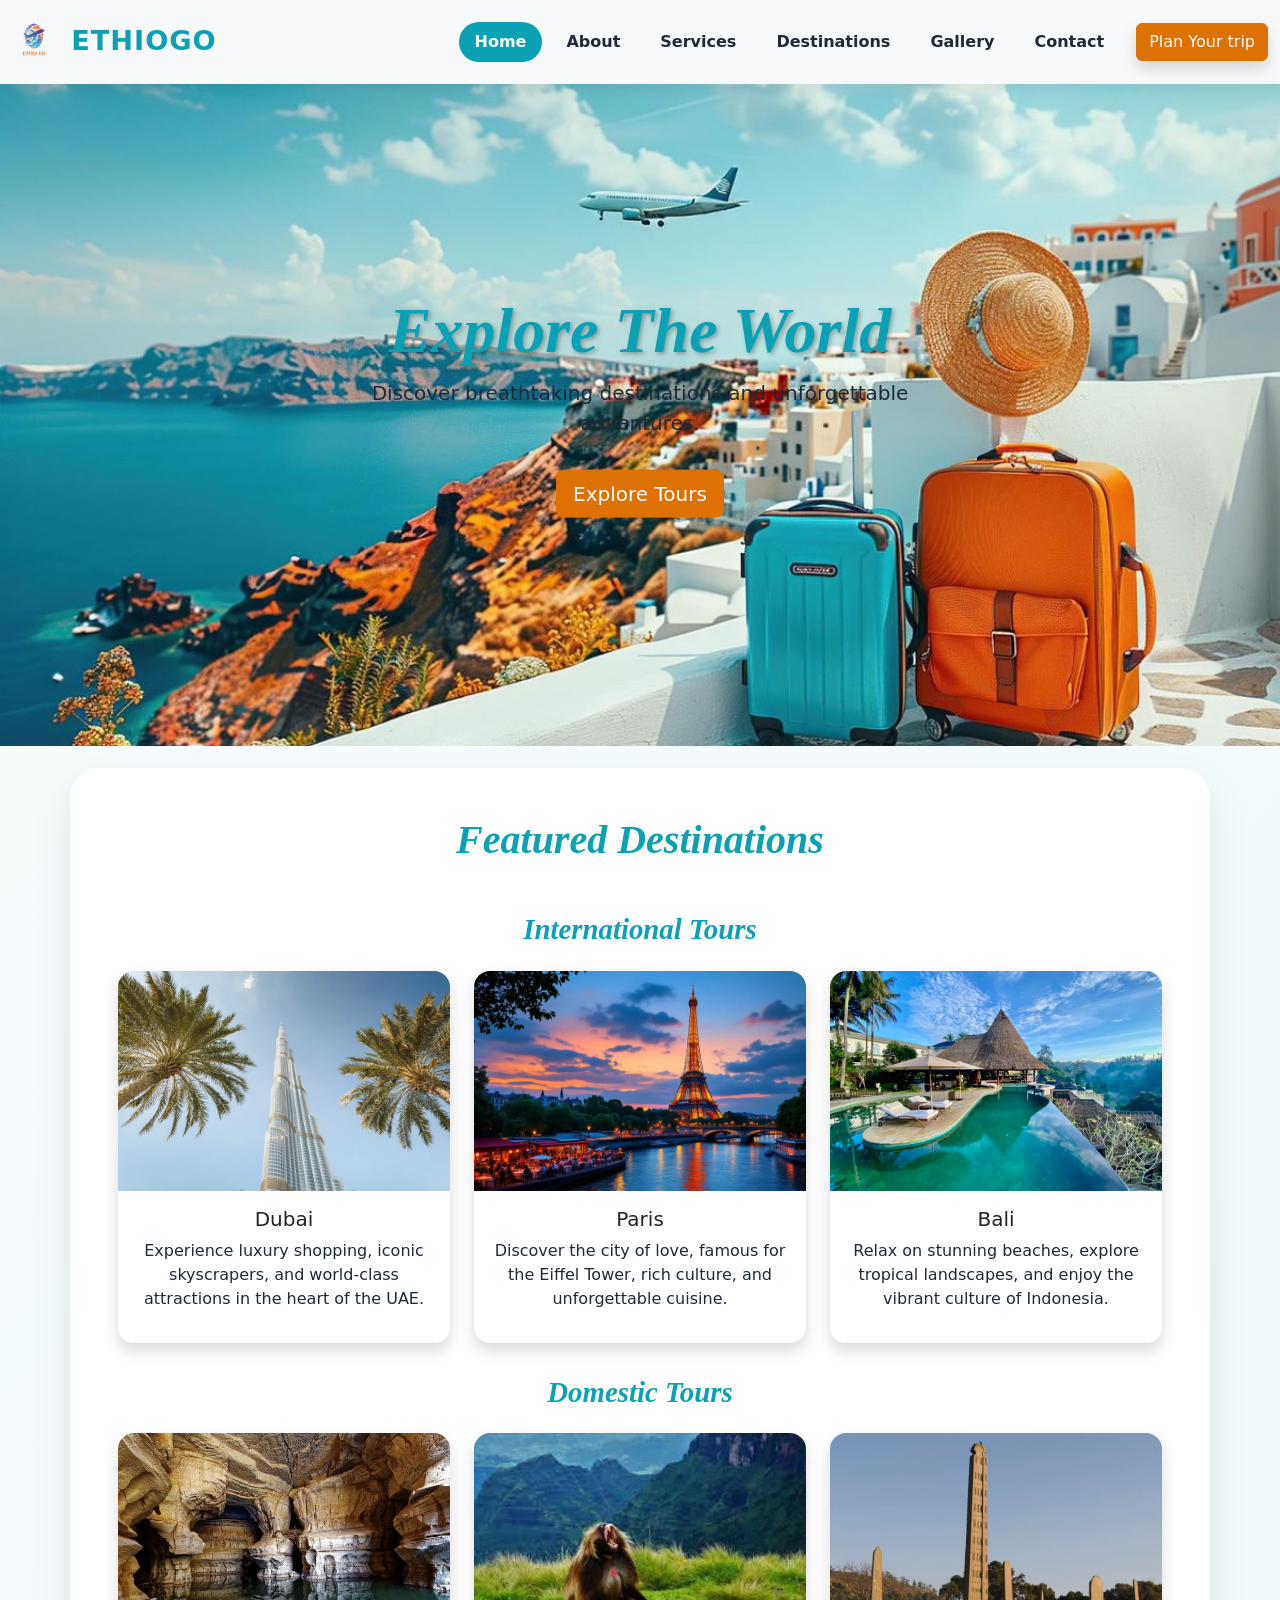
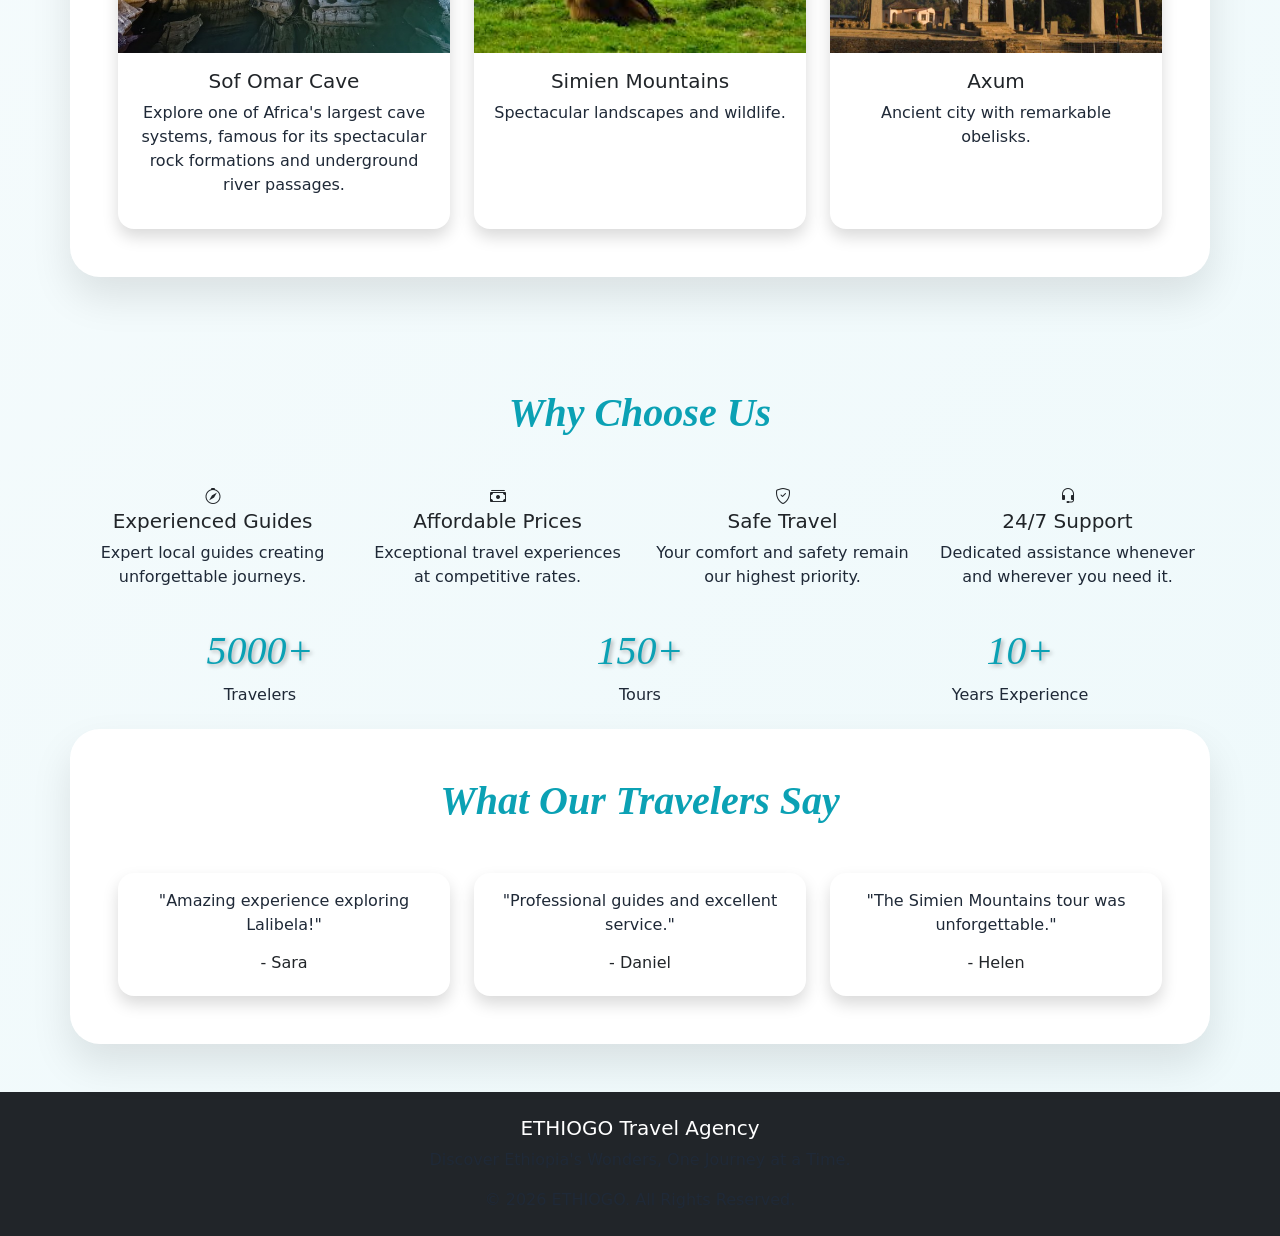
==== index.html @ 0ce54eaf "first commit" ====
<!DOCTYPE html>
<html lang="en">
<head>
    <meta charset="UTF-8">
    <meta name="viewport" content="width=device-width, initial-scale=1.0">
    <title>travel agency</title>
  
<link href="https://cdn.jsdelivr.net/npm/bootstrap@5.3.8/dist/css/bootstrap.min.css" rel="stylesheet" integrity="sha384-sRIl4kxILFvY47J16cr9ZwB07vP4J8+LH7qKQnuqkuIAvNWLzeN8tE5YBujZqJLB" crossorigin="anonymous">
<link rel="stylesheet"
href="https://cdn.jsdelivr.net/npm/bootstrap-icons@1.11.3/font/bootstrap-icons.min.css">
<script src="https://cdn.jsdelivr.net/npm/bootstrap@5.3.8/dist/js/bootstrap.bundle.min.js" integrity="sha384-FKyoEForCGlyvwx9Hj09JcYn3nv7wiPVlz7YYwJrWVcXK/BmnVDxM+D2scQbITxI" crossorigin="anonymous"></script></head>
  <link rel="stylesheet" href="./css/style.css">

    <link rel="stylesheet" href="./css/responsivness.css">

<body>
<nav class="navbar navbar-expand-lg fixed-top bg-light">
  <div class="container-fluid">

    <a class="navbar-brand fw-bold" href="#">
      <img src="./Images/logo.jpg" width="50">
      ETHIOGO
    </a>

    <!-- Toggle -->
    <button class="navbar-toggler" type="button"
      data-bs-toggle="offcanvas"
      data-bs-target="#offcanvasNavbar"
      aria-controls="offcanvasNavbar">
      <span class="navbar-toggler-icon"></span>
    </button>

    <!-- Offcanvas -->
    <div class="offcanvas offcanvas-end" tabindex="-1" id="offcanvasNavbar">

      <div class="offcanvas-header">
        <h5 class="offcanvas-title">Menu</h5>
        <button type="button" class="btn-close"
          data-bs-dismiss="offcanvas"></button>
      </div>

      <!-- Body -->
      <div class="offcanvas-body d-flex flex-column flex-lg-row ms-auto">

        <ul class="navbar-nav flex-grow-1 pe-3">
          <li class="nav-item"><a class="nav-link active" href="index.html">Home</a></li>
          <li class="nav-item"><a class="nav-link" href="about.html">About</a></li>
          <li class="nav-item"><a class="nav-link" href="services.html">Services</a></li>
          <li class="nav-item"><a class="nav-link" href="destinations.html">Destinations</a></li>
          <li class="nav-item"><a class="nav-link" href="gallery.html">Gallery</a></li>
          <li class="nav-item"><a class="nav-link" href="contact.html">Contact</a></li>
        </ul>

        <a href="contact.html" class="btn btn-warning shadow">
          Plan Your trip
        </a>

      </div>
    </div>

  </div>
</nav>



<section class="hero">
 <div class="hero-slider">

        <div class="hero-slide"></div>
        <div class="hero-slide"></div>
        <div class="hero-slide"></div>
          <div class="hero-slide"></div>

    </div >
        <div class="hero-content">
            <h1 class="display-3 fw-bold">
            Explore The World
        </h1>

        <p class="lead">
            Discover breathtaking destinations and unforgettable adventures.
        </p>

        <a href="destinations.html"
            class="btn btn-warning btn-lg mt-3">
            Explore Tours
        </a>
        </div>

    </div>

</section>

<section class="py-5">

    <div class="container">
        <h2 class="text-center mb-5">Featured Destinations</h2>

        <h3 class="mt-5 mb-4">International Tours</h3>
        <!-- row of 3 cards -->
        <div class="row g-4">

            <div class="col-md-4">
                <div class="card h-100 shadow">
                    <img src="./Images/dubai.jpg" class="card-img-top" alt="Dubai">
                    <div class="card-body">
                        <h5>Dubai</h5>
                        <p>
                            Experience luxury shopping, iconic skyscrapers,
                            and world-class attractions in the heart of the UAE.
                        </p>
                    </div>
                </div>
            </div>

            <div class="col-md-4">
                <div class="card h-100 shadow">
                    <img src="./Images/paris.jpg" class="card-img-top" alt="Paris">
                    <div class="card-body">
                        <h5>Paris</h5>
                        <p>
                            Discover the city of love, famous for the Eiffel Tower,
                            rich culture, and unforgettable cuisine.
                        </p>
                    </div>
                </div>
            </div>

            <div class="col-md-4">
                <div class="card h-100 shadow">
                    <img src="./Images/bali.jpeg" class="card-img-top" alt="Bali">
                    <div class="card-body">
                        <h5>Bali</h5>
                        <p>
                            Relax on stunning beaches, explore tropical landscapes,
                            and enjoy the vibrant culture of Indonesia.
                        </p>
                    </div>
                </div>
            </div>
        </div>

        <h3 class="mb-4">Domestic Tours</h3>
        <div class="row g-4">

               <div class="col-md-4 destination-card"
     data-category="nature">

    <div class="card h-100 shadow">

        <img src="./Images/sof-omer-cave.jpg"
             class="card-img-top"
             alt="Sof Omar Cave">
        <div class="card-body">
            <h5>Sof Omar Cave</h5>
            <p>
                Explore one of Africa's largest cave systems,
                famous for its spectacular rock formations and
                underground river passages.
            </p>

        </div>

    </div>

</div>


            <div class="col-md-4">
                <div class="card h-100 shadow">
                    <img src="./Images/simien mountains.jpg" class="card-img-top" alt="Simien Mountains">
                    <div class="card-body">
                        <h5>Simien Mountains</h5>
                        <p>
                            Spectacular landscapes and wildlife.
                        </p>
                    </div>
                </div>
            </div>

            <div class="col-md-4">
                <div class="card h-100 shadow">
                    <img src="./Images/Axum.jpg" class="card-img-top" alt="Axum">
                    <div class="card-body">
                        <h5>Axum</h5>
                        <p>
                            Ancient city with remarkable obelisks.
                        </p>
                    </div>
                </div>
            </div>

        </div>

    </div>

</section>

<section class="why-us">

    <div class="container">

        <h2 class="text-center mb-5">
            Why Choose Us
        </h2>

        <div class="row g-4">

            <div class="col-md-3">

                <div class="feature-card">

                    <div class="feature-icon">
                        <i class="bi bi-compass"></i>
                    </div>

                    <h5>Experienced Guides</h5>

                    <p>
                        Expert local guides creating unforgettable journeys.
                    </p>

                </div>

            </div>

            <div class="col-md-3">

                <div class="feature-card">

                    <div class="feature-icon">
                        <i class="bi bi-cash-stack"></i>
                    </div>

                    <h5>Affordable Prices</h5>

                    <p>
                        Exceptional travel experiences at competitive rates.
                    </p>

                </div>

            </div>

            <div class="col-md-3">

                <div class="feature-card">

                    <div class="feature-icon">
                        <i class="bi bi-shield-check"></i>
                    </div>

                    <h5>Safe Travel</h5>

                    <p>
                        Your comfort and safety remain our highest priority.
                    </p>

                </div>

            </div>

            <div class="col-md-3">

                <div class="feature-card">

                    <div class="feature-icon">
                        <i class="bi bi-headset"></i>
                    </div>

                    <h5>24/7 Support</h5>

                    <p>
                        Dedicated assistance whenever and wherever you need it.
                    </p>

                </div>

            </div>

        </div>

    </div>

</section>



    <div class="container py-5 text-white">

        <div class="row text-center">

            <div class="col-md-4">
                <h1>5000+</h1>
                <p>Travelers</p>
            </div>

            <div class="col-md-4">
                <h1>150+</h1>
                <p>Tours</p>
            </div>

            <div class="col-md-4">
                <h1>10+</h1>
                <p>Years Experience</p>
            </div>

        </div>

    </div>



<section class="py-5">

    <div class="container">

        <h2 class="text-center mb-5">
            What Our Travelers Say
        </h2>

        <div class="row g-4">

            <div class="col-md-4">
                <div class="card shadow">
                    <div class="card-body">
                        <p>
                            "Amazing experience exploring Lalibela!"
                        </p>
                        <h6>- Sara</h6>
                    </div>
                </div>
            </div>

            <div class="col-md-4">
                <div class="card shadow">
                    <div class="card-body">
                        <p>
                            "Professional guides and excellent service."
                        </p>
                        <h6>- Daniel</h6>
                    </div>
                </div>
            </div>

            <div class="col-md-4">
                <div class="card shadow">
                    <div class="card-body">
                        <p>
                            "The Simien Mountains tour was unforgettable."
                        </p>
                        <h6>- Helen</h6>
                    </div>
                </div>
            </div>

        </div>

    </div>

</section>

<footer class="bg-dark text-white py-4">

    <div class="container text-center">

        <h5>ETHIOGO Travel Agency</h5>

        <p>
            Discover Ethiopia's Wonders, One Journey at a Time.
        </p>

        <p class="mb-0">
            © 2026 ETHIOGO. All Rights Reserved.
        </p>

    </div>

</footer>

</body>
</html>
---- css/style.css ----
:root {
    --primary: #0ba1b4;
    --secondary: #de7104;
    --light: #FFF8F0;
    --dark: #1F2937;
    --text: #475569;
    --white: #FFFFFF;
}

/* =========================
   BASE
========================= */

body {
    background: linear-gradient(135deg, #f8fcfd 0%, #eef9fb 100%);
    font-family: 'Segoe UI', system-ui, -apple-system, sans-serif;
}

/* =========================
   NAVBAR
========================= */

.navbar {
    background: rgba(255,255,255,.97);
    backdrop-filter: blur(10px);
    box-shadow: 0 2px 15px rgba(0,0,0,.08);
    padding: .8rem 0;
}

/* Brand */
.navbar-brand {
    display: flex;
    align-items: center;
    gap: .7rem;
    font-size: 1.7rem;
    font-weight: 700;
    letter-spacing: 1px;
    color: var(--primary) !important;
}

.navbar-brand img {
    width: 48px;
    height: 48px;
    object-fit: cover;
    border-radius: 50%;
}

/* Nav links */
.navbar-nav {
    gap: .5rem;
}

.nav-link {
    color: var(--dark) !important;
    font-weight: 600;
    padding: .5rem 1rem !important;
    border-radius: 20px;
    transition: .3s ease;
}

.nav-link:hover {
    color: var(--primary) !important;
    background: rgba(11,161,180,.08);
}

.nav-link.active {
    background: var(--primary);
    color: white !important;
}

/* =========================
   TOGGLER (FIXED AREA)
========================= */

.navbar-toggler {
    border: none;
}

.navbar-toggler:focus {
    box-shadow: none;
}

.offcanvas {
    width: 250px;
    background:rgb(229, 244, 249);
    height: 70vh;
}

.offcanvas-header {
    border-bottom: 1px solid rgba(0,0,0,.08);
}

.offcanvas-title {
    color: var(--primary);
    font-weight: 700;
}

.offcanvas-body {
    display: flex;
    flex-direction: column;
    justify-content: center;   
    align-items: center;      
    height: 100%;
    text-align: center;
}

/* =========================
   HERO SECTION
========================= */

.hero {
    height: 90vh;
    min-height: 700px;
    position: relative;
    overflow: hidden;
}

.hero-slider {
    display: flex;
    width: 400%;
    height: 100%;
    animation: slideHero 15s infinite;
}

.hero-slide {
    width: 100%;
    height: 100%;
    background-size: cover;
    background-position: center;
}

.hero-content {
    position: absolute;
    top: 50%;
    left: 50%;
    transform: translate(-50%,-50%);
    z-index: 2;
    text-align: center;
    color: white;
}
.hero-slide:nth-child(1){
    background-image:url('../Images/heroimage.jpg');
}

.hero-slide:nth-child(2){
    background-image:url('../Images/heroimage2.jpg');
}

.hero-slide:nth-child(3){
    background-image:url('../Images/heroimage3.jpg');
}

.hero-slide:nth-child(4){
    background-image:url('../Images/heroimage.jpg');
}

/* Slider animation */
@keyframes slideHero {
    0%,20% { transform: translateX(0); }
    25%,45% { transform: translateX(-25%); }
    50%,70% { transform: translateX(-50%); }
    75%,95% { transform: translateX(-75%); }
    100% { transform: translateX(-75%); }
}

/* =========================
   TYPOGRAPHY
========================= */

h1 {
    animation: fadeInUp 1s ease;
    text-shadow: 2px 2px 4px rgba(0,0,0,0.3);
    font-family: 'Times New Roman', serif;
    font-style: italic;
    color: var(--primary);
}

p {
    animation: fadeInUp 1s ease 0.2s;
    animation-fill-mode: both;
    color: var(--dark);
}

@keyframes fadeInUp {
    from { opacity: 0; transform: translateY(30px); }
    to { opacity: 1; transform: translateY(0); }
}

/* =========================
   SECTIONS
========================= */

section {
    padding: 4rem 0;
    text-align: center;
}

h2 {
    font-size: 2.5rem;
    font-weight: 700;
    color: var(--primary);
    margin-bottom: 2rem;
    font-family: 'Times New Roman', serif;
    font-style: italic;
}

h3 {
    font-size: 1.8rem;
    font-weight: 600;
    color: var(--primary);
    margin: 2rem 0 1.5rem;
    font-family: 'Georgia', serif;
    font-style: italic;
}

/* =========================
   CARDS
========================= */

.card {
    border: none;
    border-radius: 1rem;
    overflow: hidden;
    background: white;
    transition: .2s ease;
    box-shadow: 0 4px 12px rgba(0,0,0,0.08);
}

.card:hover {
    transform: translateY(-5px);
    box-shadow: 0 12px 24px rgba(0,0,0,0.12);
}

.card-img-top {
    height: 220px;
    object-fit: cover;
}

/* =========================
   ABOUT / SERVICES
========================= */

.about-banner,
.services-banner {
    height: 80vh;
    min-height: 500px;
    background-size: cover;
    background-position: center;
    background-attachment: fixed;
    display: flex;
    align-items: center;
    justify-content: center;
}
.about-banner {
    background-image: url('../Images/about-banner.jpg');
}

.services-banner {
    background-image: url('../Images/services.jpg');
}
.contact-banner{
    background-image: url('../Images/contact.jpg');
}
/* overlap section fix */
.py-5 {
    margin-top: -90px;
    position: relative;
    z-index: 2;
}

.py-5 .container {
    background: var(--white);
    border-radius: 30px;
    padding: 3rem;
    box-shadow: 0 20px 40px rgba(0,0,0,0.1);
}

/* =========================
   TOUR LIST
========================= */

.tour-list {
    list-style: none;
    display: grid;
    grid-template-columns: repeat(auto-fit, minmax(200px, 1fr));
    gap: 1rem;
    padding: 0;
}

.tour-list li {
    background: white;
    padding: 1rem 1.5rem;
    border-radius: 10px;
    font-weight: 500;
    box-shadow: 0 2px 8px rgba(0,0,0,0.05);
    transition: .3s;
}

.tour-list li:hover {
    background: var(--primary);
    color: white;
}

/* =========================
   BUTTONS
========================= */

.btn-warning {
    background: var(--secondary);
    border-color: var(--secondary);
    color: white;
}

.btn-warning:hover {
    background: #d66700;
}

/* =========================
   DESTINATION TEXT
========================= */

.destination-text {
    max-width: 850px;
    margin: auto;
    font-size: 1.25rem;
    line-height: 2;
    font-style: italic;
    position: relative;
    color: #0f8695;
}

.destination-text::before,
.destination-text::after {
    font-size: 6rem;
    position: absolute;
    opacity: .15;
}

/* =========================
   CAROUSEL / GALLERY
========================= */
.carousel{
     max-width: 1000px; 
     margin: 0 auto;
     } 
.carousel-item img{
     height: 500px; 
     object-fit: cover; 
     border-radius: 25px; 
    }
 .gallery-img{
     width:100%; height:300px; 
     object-fit:cover; 
     border-radius:20px; 
     cursor:pointer; 
     transition:.4s;
     } 
 .gallery-img:hover{ 
    transform:scale(1.05); 
    box-shadow:0 15px 30px rgba(0,0,0,.2);
 }

/* =========================
   CONTACT
========================= */

.contact-banner {
    min-height: 600px;
    background-position: center;
    background-attachment: fixed;
    display: flex;
    align-items: center;
    justify-content: center;
}

.form-control,
.form-select {
    border-radius: 12px;
}

.btn-primary {
    background: #13A0B2;
    border: none;
}

.btn-primary:hover {
    background: #0f8695;
}
---- css/responsivness.css ----
@media (max-width: 768px) {
    section {
        padding: 2rem 0;
    }
    
    h2.text-center {
        font-size: 2rem;
    }
    
    h3 {
        font-size: 1.5rem;
    }
    
    .card-img-top {
        height: 180px;
    }
    
    .card-body {
        padding: 1.25rem;
    }
}

/* Responsive for about page*/
@media (max-width: 768px) {
    .about-banner {
        height: 60vh;
        min-height: 400px;
    }
    
    .py-5 {
        margin-top: -40px;
    }
    
    .py-5 .container {
        padding: 1.5rem;
        border-radius: 20px;
    }
}
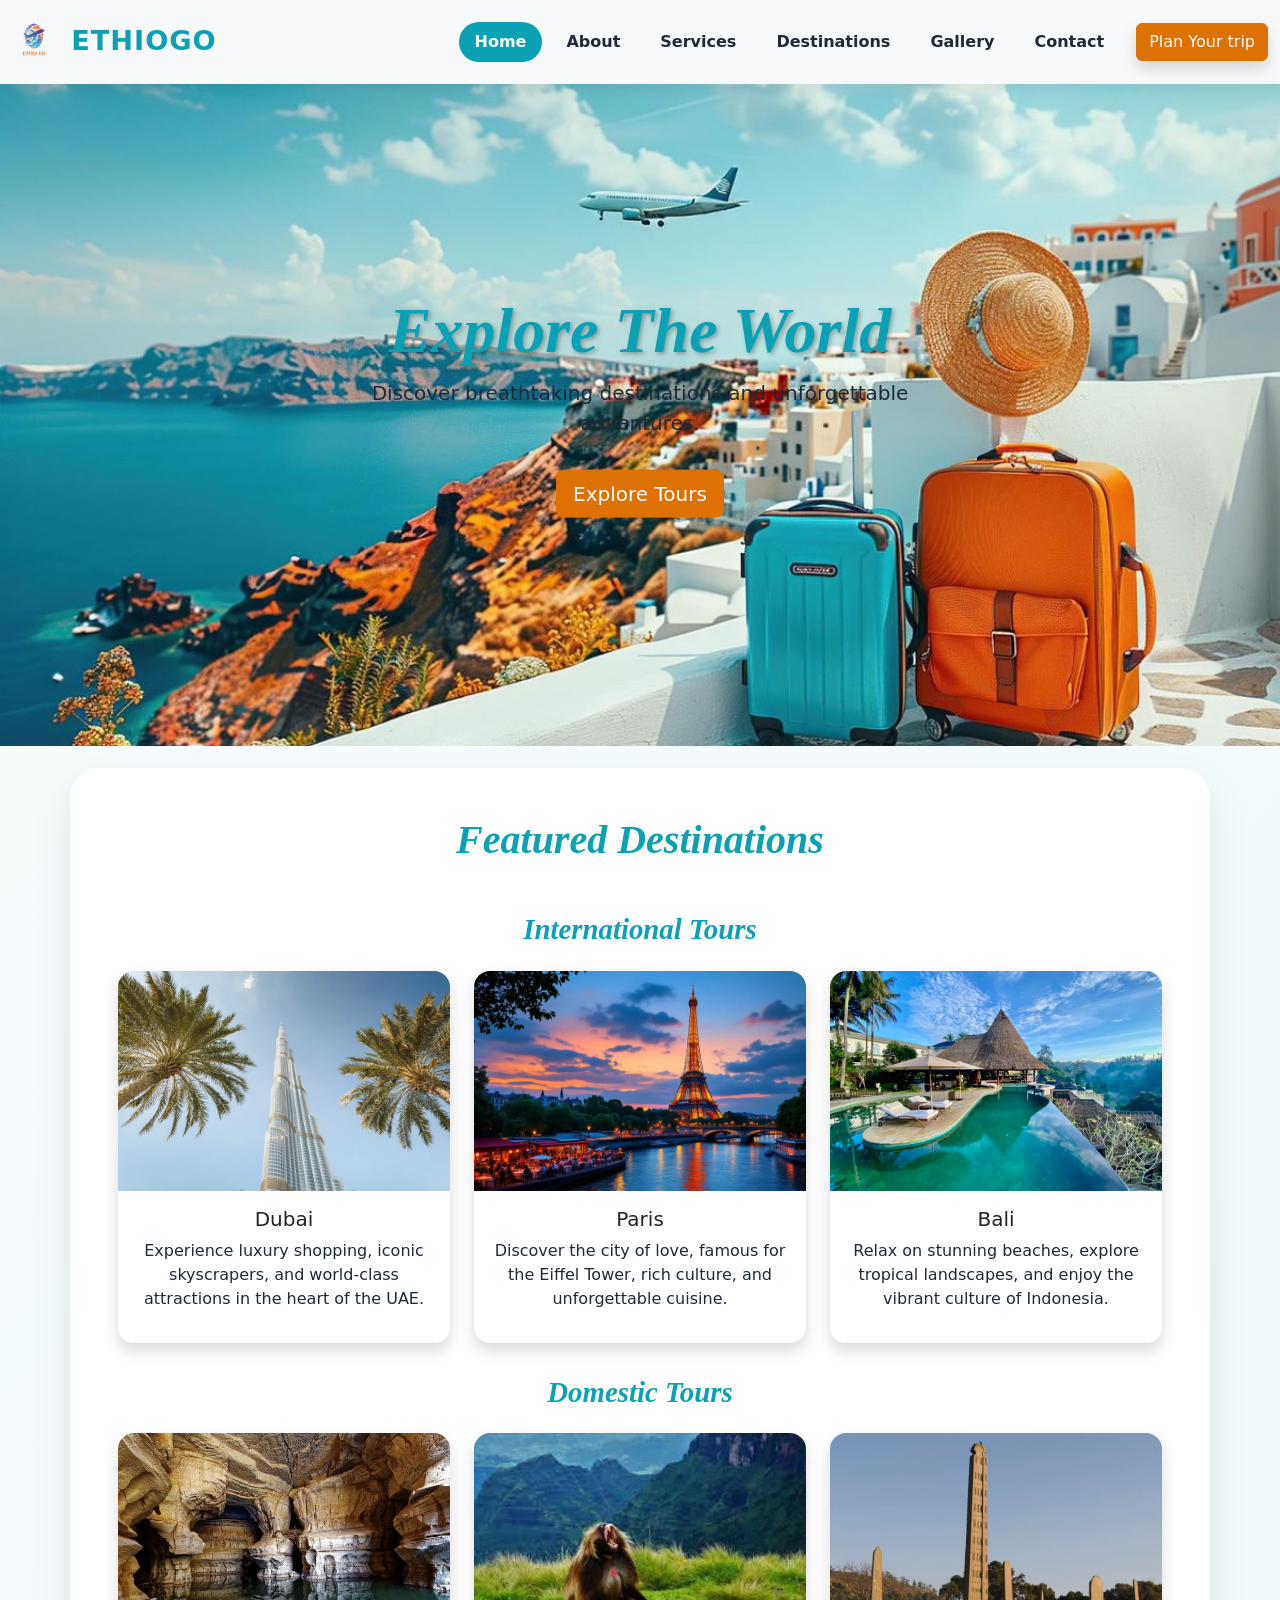
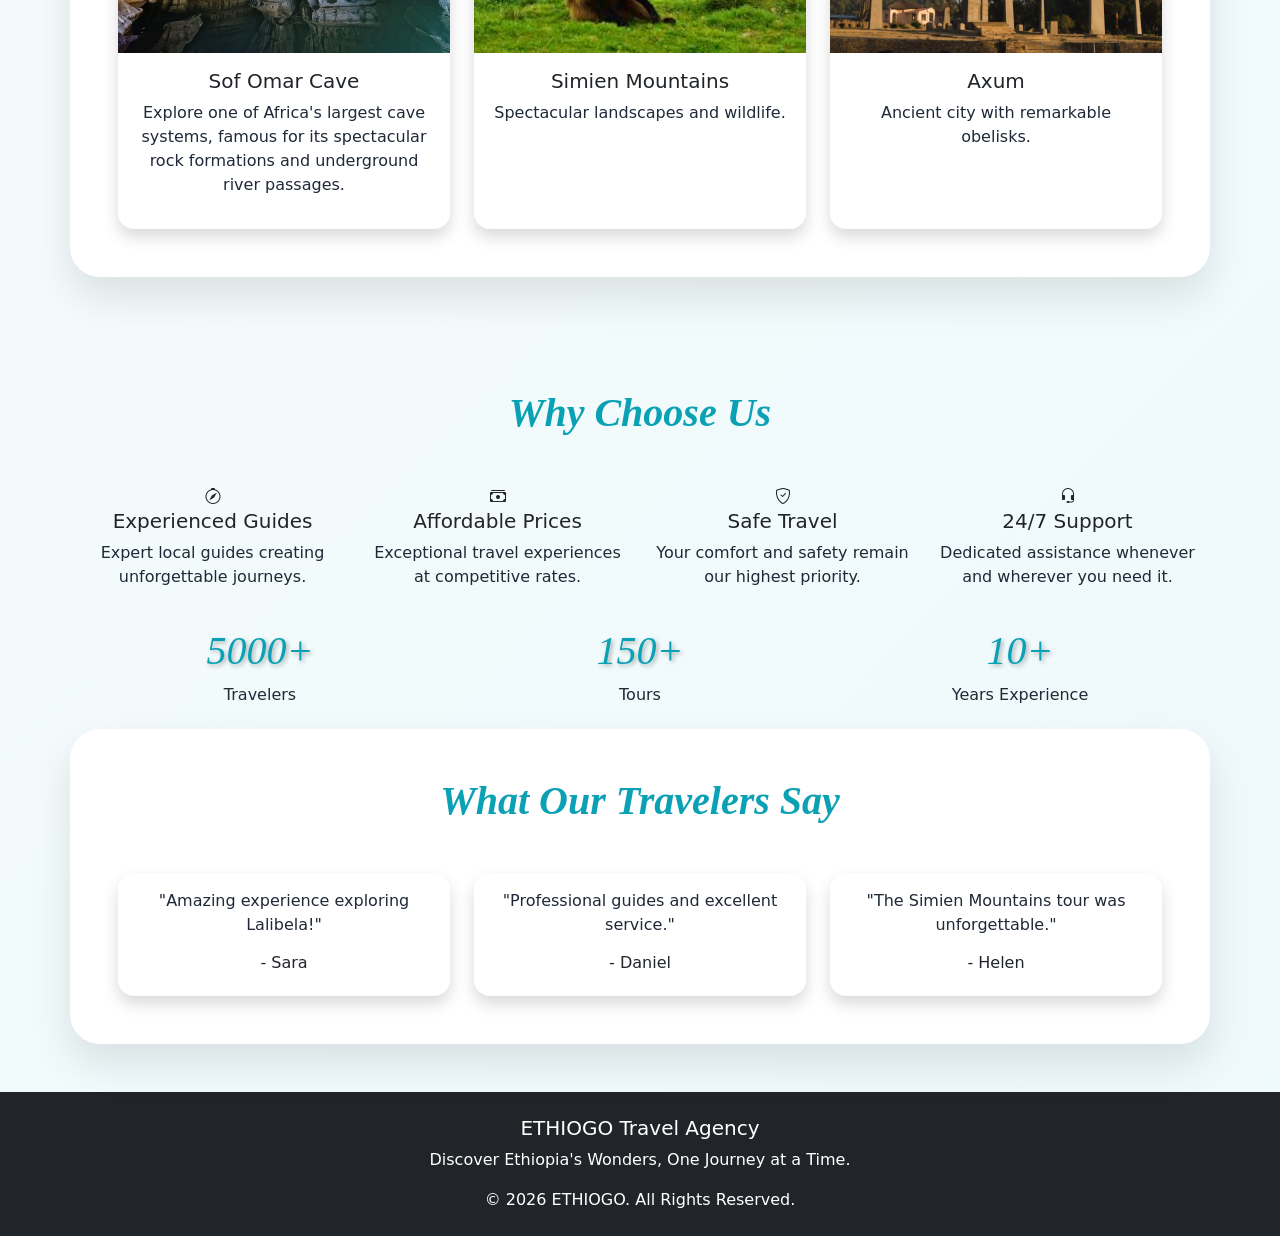
==== commit e79d5581: "elementary fix" ====
--- a/index.html
+++ b/index.html
@@ -366,11 +366,11 @@
 
         <h5>ETHIOGO Travel Agency</h5>
 
-        <p>
+        <p class="text-white">
             Discover Ethiopia's Wonders, One Journey at a Time.
         </p>
 
-        <p class="mb-0">
+        <p class="mb-0 text-white"  >
             © 2026 ETHIOGO. All Rights Reserved.
         </p>
 
